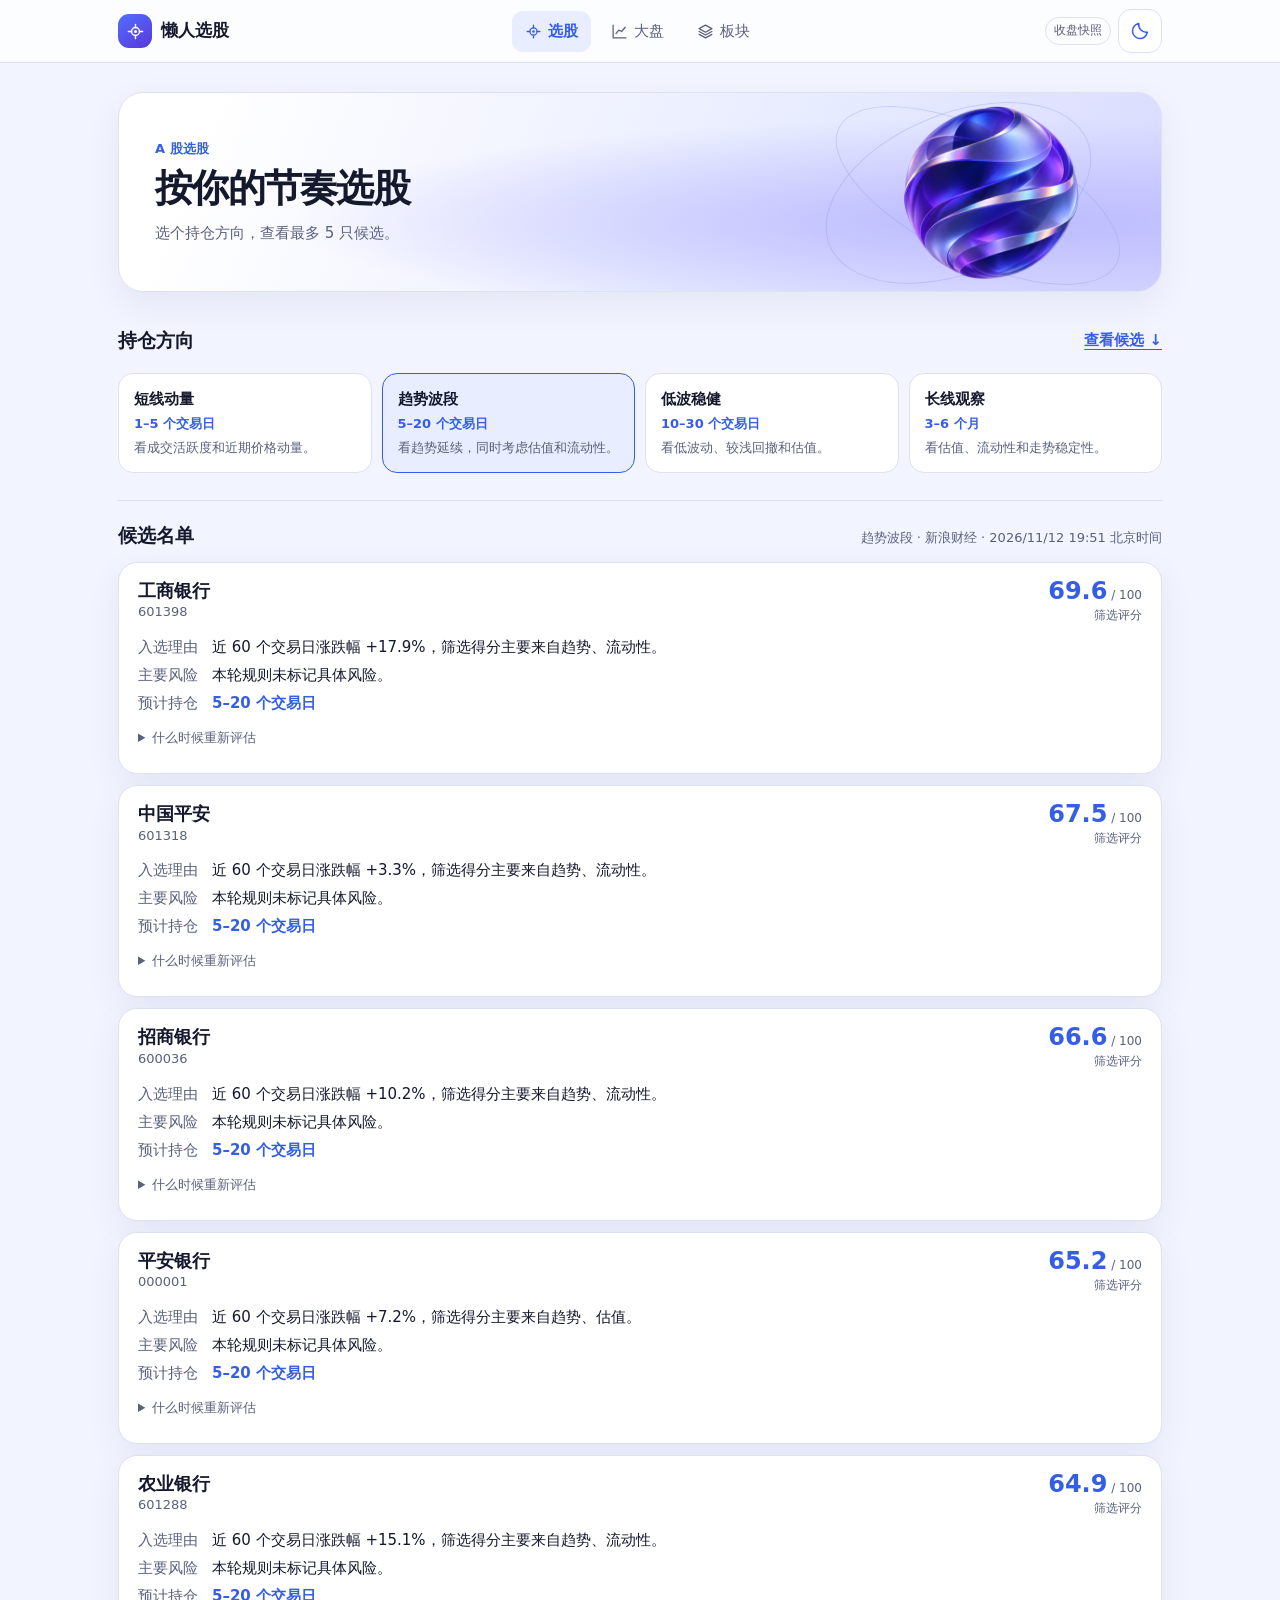
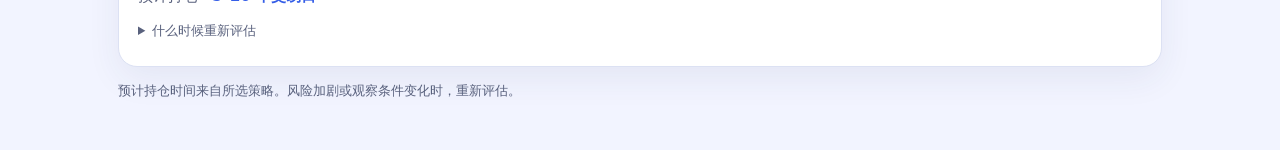
==== index.html @ 804b525f "Publish H5 closing snapshot for 2026-11-12" ====
<!doctype html>
<html lang="zh-CN" data-mode="snapshot">
  <head>
    <meta charset="utf-8">
    <meta name="viewport" content="width=device-width, initial-scale=1, viewport-fit=cover">
    <meta name="theme-color" content="#f2f4ff">
    <title>懒人选股</title>
    <script src="./assets/theme.js"></script>
    <link rel="stylesheet" href="./assets/style.css">
    <script type="module" src="./assets/main.js"></script>
  </head>
  <body>
    <header class="site-header" data-page="picker"></header>
    <main class="workspace" id="main-content">
      <section class="picker-hero" aria-labelledby="picker-title">
        <div class="hero-content">
          <p class="hero-scope">A 股选股</p>
          <h1 id="picker-title">按你的节奏选股</h1>
          <p>选个持仓方向，查看最多 5 只候选。</p>
        </div>
        <div class="hero-art" aria-hidden="true"></div>
      </section>

      <section class="directions" aria-labelledby="direction-title">
        <div class="section-heading">
          <h2 id="direction-title">持仓方向</h2>
          <button id="start" class="start" type="button" disabled>筛选候选</button>
          <a class="jump-results" href="#results">查看候选 ↓</a>
        </div>
        <div id="options" class="options" role="group" aria-labelledby="direction-title"></div>
      </section>

      <section class="results" id="results" aria-labelledby="result-title">
        <div class="section-heading result-heading">
          <h2 id="result-title" tabindex="-1">候选名单</h2>
          <p id="result-meta"></p>
        </div>
        <p id="status" class="status" role="status">正在加载选股方向…</p>
        <ol id="candidates" class="candidates" aria-label="候选股票"></ol>
        <p id="holding-note" class="holding-note" hidden>预计持仓时间来自所选策略。风险加剧或观察条件变化时，重新评估。</p>
      </section>
    </main>

    <template id="direction-template">
      <button type="button" class="direction" aria-pressed="false">
        <span class="direction-title"></span>
        <span class="direction-holding"></span>
        <span class="direction-description"></span>
      </button>
    </template>
    <template id="candidate-template">
      <li class="candidate">
        <article>
          <div class="candidate-heading">
            <div>
              <h3 class="stock-name"></h3>
              <p class="stock-code"></p>
            </div>
            <div class="score">
              <span class="score-value"></span><span class="score-scale"> / 100</span>
              <span class="score-label">筛选评分</span>
            </div>
          </div>
          <dl>
            <div><dt>入选理由</dt><dd class="reason"></dd></div>
            <div><dt>主要风险</dt><dd class="risk"></dd></div>
            <div><dt>预计持仓</dt><dd class="holding"></dd></div>
          </dl>
          <details>
            <summary>什么时候重新评估</summary>
            <p class="review"></p>
          </details>
        </article>
      </li>
    </template>
  </body>
</html>
---- assets/style.css ----
:root {
  color-scheme: light;
  --page: #f2f4ff;
  --surface: #fff;
  --ink: #15192d;
  --muted: #59617d;
  --line: #dce1f3;
  --green: #355ee7;
  --on-green: #fff;
  --selected: #e8edff;
  --wash: #edf0fb;
  --danger: #a52c36;
  --nav-bg: rgba(253, 253, 255, .93);
  --shadow: 0 12px 34px #26326812;
  --safe-top: env(safe-area-inset-top, 0px);
  --safe-bottom: env(safe-area-inset-bottom, 0px);
  font: 15px/1.6 "Inter", "PingFang SC", "Microsoft YaHei", system-ui, sans-serif;
  color: var(--ink);
  background: var(--page);
  scroll-padding-top: calc(75px + var(--safe-top));
}

:root[data-theme="dark"] {
  color-scheme: dark;
  --page: #0e1120;
  --surface: #191e31;
  --ink: #f0f2ff;
  --muted: #b2bbd6;
  --line: #303951;
  --green: #a3b7ff;
  --on-green: #101839;
  --selected: #272f52;
  --wash: #20263c;
  --danger: #ffacb4;
  --nav-bg: rgba(22, 27, 47, .96);
  --shadow: 0 14px 38px #03040d54;
}

* { box-sizing: border-box; }
body { margin: 0; min-height: 100vh; }
button, input, select { font: inherit; }
button:not(:disabled), summary { cursor: pointer; }
button:focus-visible, summary:focus-visible, a:focus-visible {
  outline: 2px solid var(--green);
  outline-offset: 3px;
}
h1, h2, h3, p, ol, dl, dd { margin: 0; }
[hidden] { display: none !important; }
.site-header {
  position: sticky;
  z-index: 5;
  top: 0;
  min-height: calc(62px + var(--safe-top));
  padding-top: var(--safe-top);
  background: var(--nav-bg);
  border-bottom: 1px solid var(--line);
  backdrop-filter: blur(16px);
}
.header-inner {
  display: flex;
  min-height: 62px;
  max-width: 1100px;
  align-items: center;
  justify-content: space-between;
  gap: 12px;
  margin-inline: auto;
  padding-inline: 28px;
}
.brand {
  display: inline-flex;
  gap: 9px;
  align-items: center;
  color: var(--ink);
  text-decoration: none;
  font-size: 17px;
  font-weight: 730;
  white-space: nowrap;
}
.brand-mark {
  display: grid;
  place-items: center;
  width: 34px;
  height: 34px;
  border-radius: 11px;
  color: #fff;
  background: linear-gradient(145deg, #526eff, #5938da);
}
.brand-mark svg { width: 19px; height: 19px; }
.desktop-nav, .header-tools { display: flex; align-items: center; gap: 7px; }
.desktop-nav a, .mobile-nav a {
  display: flex;
  align-items: center;
  justify-content: center;
  color: var(--muted);
  text-decoration: none;
  min-width: 0;
}
.desktop-nav a { min-height: 41px; gap: 6px; padding: 5px 13px; border-radius: 11px; }
.nav-icon { display: grid; place-items: center; }
.desktop-nav .nav-icon svg { width: 17px; height: 17px; }
.desktop-nav a[aria-current="page"], .mobile-nav a[aria-current="page"] {
  background: var(--selected);
  color: var(--green);
  font-weight: 670;
}
.source-pill {
  color: var(--muted);
  border: 1px solid var(--line);
  border-radius: 20px;
  padding: 3px 8px;
  font-size: 12px;
  white-space: nowrap;
}
.theme-button {
  display: grid;
  place-items: center;
  width: 44px;
  height: 44px;
  border: 1px solid var(--line);
  border-radius: 13px;
  background: var(--surface);
  color: var(--green);
}
.theme-button svg { width: 20px; height: 20px; }
.mobile-nav { display: none; }

.workspace {
  width: min(100%, 1100px);
  margin: 0 auto;
  padding: 29px 28px 48px;
}
.workspace h1 { font-size: clamp(26px, 4vw, 38px); font-weight: 740; letter-spacing: -.045em; line-height: 1.18; }
h2 { font-size: 19px; font-weight: 700; }

.picker-hero {
  min-height: 200px;
  display: flex;
  position: relative;
  isolation: isolate;
  align-items: center;
  overflow: hidden;
  border-radius: 25px;
  padding: 25px 36px;
  background: radial-gradient(ellipse at 85% 65%, #bbbaff 0, transparent 57%), linear-gradient(112deg, #fff 8%, #e8ecff 62%, #dadbff);
  border: 1px solid var(--line);
  box-shadow: var(--shadow);
}
[data-theme="dark"] .picker-hero {
  background: radial-gradient(ellipse at 86% 58%, #32316d 0, transparent 55%), linear-gradient(108deg, #1a1e34 18%, #202748 68%, #232347);
}
.hero-content { position: relative; z-index: 1; }
.hero-content > p:last-child { margin-top: 10px; color: var(--muted); }
.hero-scope { color: var(--green); margin-bottom: 7px; font-size: 13px; font-weight: 660; }
.hero-art {
  position: absolute;
  inset: 0 0 0 auto;
  width: min(42%, 395px);
  pointer-events: none;
  background-image: url('./hero-orb.png');
  background-position: right 21% center;
  background-size: contain;
  background-repeat: no-repeat;
}
.hero-art::before, .hero-art::after {
  content: '';
  position: absolute;
  z-index: -1;
  right: 16%;
  top: 10%;
  width: 70%;
  height: 80%;
  border: 1px solid #8995ed55;
  border-radius: 50%;
  transform: rotate(-22deg);
}
.hero-art::after { inset: 19% 7% auto auto; height: 64%; width: 78%; transform: rotate(26deg); }

.directions, .results { margin-top: 27px; }
.section-heading {
  display: flex;
  justify-content: space-between;
  align-items: center;
  flex-wrap: wrap;
  gap: 8px 16px;
  margin-bottom: 12px;
}
.start {
  min-height: 45px;
  padding: 8px 18px;
  border: 0;
  border-radius: 13px;
  background: #355ee7;
  color: #fff;
  font-weight: 690;
  box-shadow: 0 6px 15px #355ee733;
}
.start:disabled { opacity: .62; }
.jump-results { display: none; }
[data-mode="snapshot"] .jump-results {
  display: inline-flex;
  align-items: center;
  min-height: 42px;
  color: var(--green);
  font-weight: 650;
  text-underline-offset: 4px;
}
.options { display: grid; grid-template-columns: repeat(4, minmax(0, 1fr)); gap: 10px; }
.direction {
  display: grid;
  align-content: start;
  justify-items: start;
  gap: 3px;
  padding: 13px 15px;
  text-align: left;
  color: var(--ink);
  background: var(--surface);
  border: 1px solid var(--line);
  border-radius: 15px;
}
.direction-title { font-weight: 700; }
.direction-holding { font-size: 13px; font-weight: 640; color: var(--green); }
.direction-description { font-size: 13px; color: var(--muted); }
.direction[aria-pressed="true"] { background: var(--selected); border-color: var(--green); }
.direction:not(:disabled):hover { border-color: var(--green); }

.results { border-top: 1px solid var(--line); padding-top: 19px; }
.result-heading { align-items: baseline; }
#result-meta, .holding-note { color: var(--muted); font-size: 13px; }
.status { color: var(--muted); }
.status:empty { display: none; }
.status[data-error] { color: var(--danger); }
.candidates { display: grid; gap: 11px; list-style: none; padding: 0; }
.status:not(:empty) + .candidates:not(:empty) { margin-top: 10px; }
.candidate {
  border: 1px solid var(--line);
  border-radius: 19px;
  background: var(--surface);
  padding: 16px 19px;
  box-shadow: var(--shadow);
}
.candidate-heading { display: flex; align-items: flex-start; justify-content: space-between; gap: 10px; margin-bottom: 10px; }
.stock-name { font-size: 18px; line-height: 1.3; }
.stock-code { font-size: 13px; color: var(--muted); font-variant-numeric: tabular-nums; }
.score { text-align: right; white-space: nowrap; color: var(--green); font-variant-numeric: tabular-nums; }
.score-value { font-size: 24px; font-weight: 740; line-height: 1; }
.score-scale, .score-label { color: var(--muted); font-size: 12px; }
.score-label { display: block; }
.candidate dl { display: grid; gap: 4px; }
.candidate dl div { display: grid; grid-template-columns: 66px minmax(0, 1fr); gap: 8px; }
.candidate dt { color: var(--muted); }
.candidate dd { overflow-wrap: anywhere; }
.holding { color: var(--green); font-weight: 640; }
details { margin-top: 8px; color: var(--muted); font-size: 13px; }
summary { display: list-item; min-height: 34px; padding: 5px 0; }
details p { padding-inline-start: 14px; }
.holding-note { margin-top: 14px; }

@media (max-width: 720px) {
  :root { scroll-padding-bottom: calc(92px + var(--safe-bottom)); }
  .header-inner { padding-inline: max(15px, env(safe-area-inset-left, 0px)) max(15px, env(safe-area-inset-right, 0px)); }
  .desktop-nav { display: none; }
  .mobile-nav {
    display: grid;
    grid-template-columns: repeat(3, minmax(0, 1fr));
    position: fixed;
    z-index: 6;
    inset: auto max(13px, env(safe-area-inset-right, 0px)) calc(9px + var(--safe-bottom)) max(13px, env(safe-area-inset-left, 0px));
    min-height: 61px;
    padding: 4px;
    background: var(--nav-bg);
    border: 1px solid var(--line);
    border-radius: 20px;
    box-shadow: var(--shadow);
    backdrop-filter: blur(18px);
  }
  .mobile-nav a { min-height: 52px; flex-direction: column; gap: 1px; border-radius: 15px; font-size: 12px; }
  .mobile-nav svg { width: 20px; height: 20px; }
  .keyboard-open .mobile-nav { visibility: hidden; pointer-events: none; }
  .workspace {
    padding: 17px max(15px, env(safe-area-inset-right, 0px)) calc(95px + var(--safe-bottom)) max(15px, env(safe-area-inset-left, 0px));
  }
  .picker-hero { min-height: 139px; padding: 16px 20px; border-radius: 21px; }
  .hero-content { max-width: 71%; }
  .hero-content > p:last-child { font-size: 13px; margin-top: 6px; }
  .hero-art { width: 44%; background-position: right -10px center; }
  .directions, .results { margin-top: 19px; }
  .options { grid-template-columns: repeat(2, minmax(0, 1fr)); }
  .direction { padding-block: 10px; }
}
@media (max-width: 380px) {
  .direction, .candidate { padding-inline: 11px; }
  .candidate dl div { grid-template-columns: 60px minmax(0, 1fr); gap: 5px; }
  .picker-hero { padding-inline: 15px; }
}
@media (prefers-reduced-motion: reduce) {
  *, *::before, *::after { scroll-behavior: auto !important; }
}
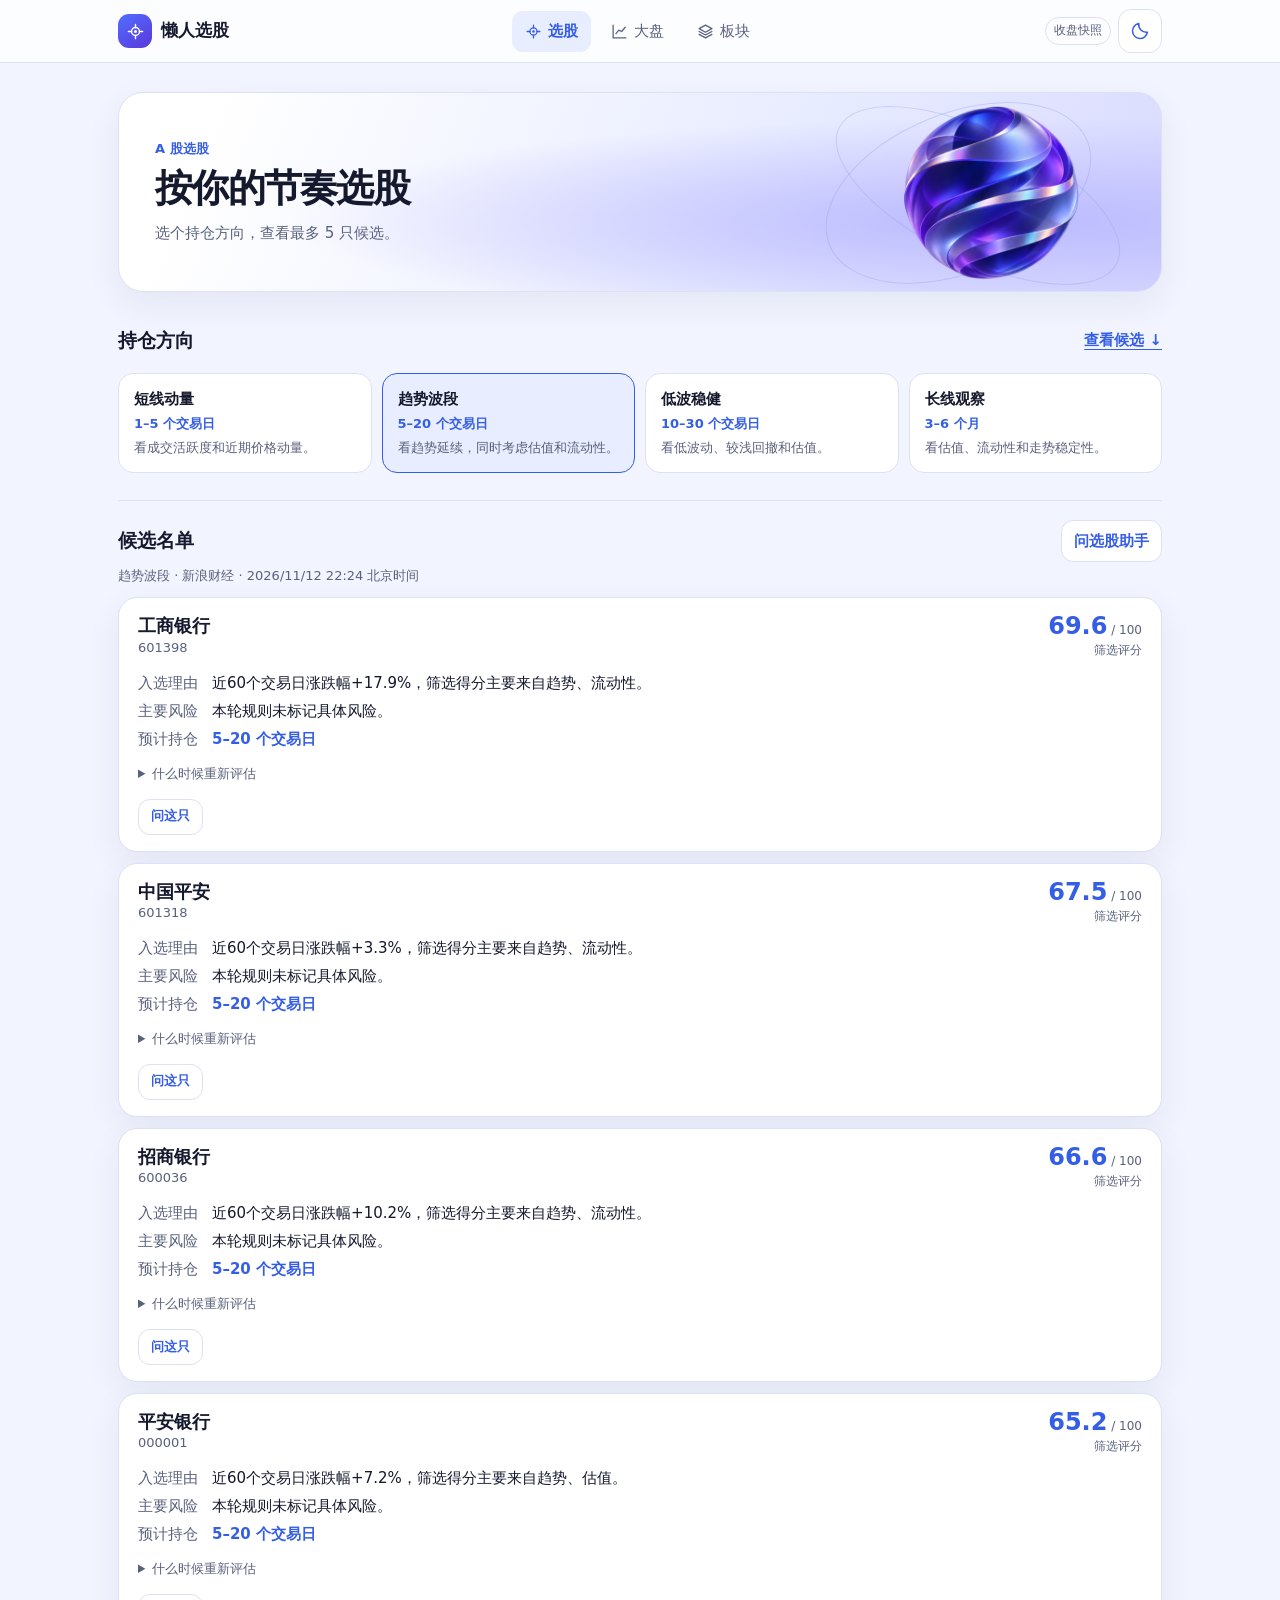
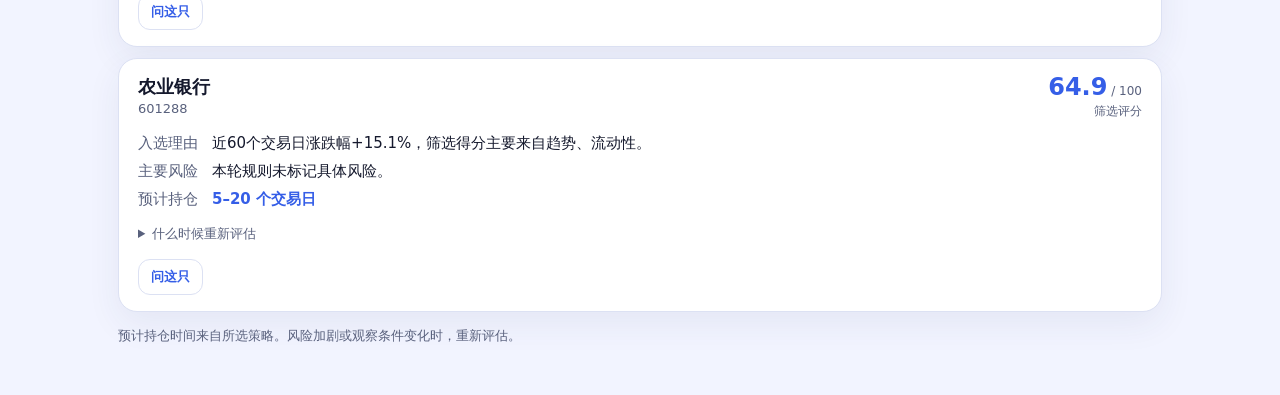
==== commit e74b8a75: "Publish product rules assistant on GitHub Pages" ====
--- a/index.html
+++ b/index.html
@@ -7,6 +7,7 @@
     <title>懒人选股</title>
     <script src="./assets/theme.js"></script>
     <link rel="stylesheet" href="./assets/style.css">
+    <link rel="stylesheet" href="./assets/assistant.css">
     <script type="module" src="./assets/main.js"></script>
   </head>
   <body>
@@ -33,13 +34,44 @@
       <section class="results" id="results" aria-labelledby="result-title">
         <div class="section-heading result-heading">
           <h2 id="result-title" tabindex="-1">候选名单</h2>
-          <p id="result-meta"></p>
+          <button id="open-assistant" class="assistant-trigger" type="button" aria-haspopup="dialog">问选股助手</button>
         </div>
+        <p id="result-meta"></p>
         <p id="status" class="status" role="status">正在加载选股方向…</p>
         <ol id="candidates" class="candidates" aria-label="候选股票"></ol>
         <p id="holding-note" class="holding-note" hidden>预计持仓时间来自所选策略。风险加剧或观察条件变化时，重新评估。</p>
       </section>
     </main>
+
+    <dialog id="assistant" aria-labelledby="assistant-title">
+      <header class="assistant-header">
+        <div>
+          <h2 id="assistant-title" tabindex="-1">选股助手</h2>
+          <p id="assistant-context"></p>
+        </div>
+        <button id="close-assistant" class="assistant-trigger" type="button">关闭</button>
+      </header>
+      <div class="assistant-body">
+        <div class="assistant-suggestions" aria-label="常见问题">
+          <button type="button">为什么分数偏低？</button>
+          <button type="button">评分怎么算？</button>
+          <button type="button">候选适合观察多久？</button>
+        </div>
+        <div id="assistant-reply" role="status" aria-live="polite" aria-atomic="true">
+          <p id="assistant-asked"></p>
+          <p id="assistant-answer">可以问候选为什么入选、分数怎么来的，或什么时候重新评估。</p>
+          <p id="assistant-source"></p>
+        </div>
+      </div>
+      <form id="assistant-form" class="assistant-form">
+        <label for="assistant-question">你的问题</label>
+        <div class="assistant-compose">
+          <input id="assistant-question" type="text" required maxlength="320" placeholder="例如：这轮有没有 80 分以上的？" autocomplete="off">
+          <button id="assistant-send" class="start" type="submit">发送</button>
+        </div>
+        <p id="assistant-mode">正在读取问答规则…</p>
+      </form>
+    </dialog>
 
     <template id="direction-template">
       <button type="button" class="direction" aria-pressed="false">
@@ -70,6 +102,7 @@
             <summary>什么时候重新评估</summary>
             <p class="review"></p>
           </details>
+          <button class="ask-stock assistant-trigger" type="button" aria-haspopup="dialog">问这只</button>
         </article>
       </li>
     </template>
--- a/assets/assistant.css
+++ b/assets/assistant.css
@@ -0,0 +1,71 @@
+.assistant-trigger, .assistant-suggestions button {
+  min-height: 42px;
+  padding: 5px 12px;
+  border: 1px solid var(--line);
+  border-radius: 12px;
+  color: var(--green);
+  background: var(--surface);
+  font-weight: 650;
+}
+.assistant-trigger:hover, .assistant-suggestions button:hover { border-color: var(--green); }
+.assistant-trigger:disabled, .assistant-suggestions button:disabled { opacity: .55; }
+.ask-stock { min-height: 36px; margin-top: 6px; font-size: 13px; }
+.result-heading { align-items: center; margin-bottom: 4px; }
+#result-meta:not(:empty) { margin-bottom: 11px; }
+#assistant {
+  width: min(580px, calc(100% - 30px));
+  max-width: none;
+  max-height: min(720px, calc(100dvh - 32px));
+  padding: 0;
+  border: 1px solid var(--line);
+  border-radius: 22px;
+  color: var(--ink);
+  background: var(--surface);
+  box-shadow: var(--shadow);
+  overflow: hidden;
+}
+#assistant[open] { display: flex; flex-direction: column; }
+#assistant::backdrop { background: rgb(9 10 23 / .64); }
+body:has(#assistant:modal) { overflow: hidden; }
+.assistant-header, .assistant-body, .assistant-form { padding: 14px 18px; }
+.assistant-header {
+  display: flex;
+  justify-content: space-between;
+  align-items: flex-start;
+  gap: 10px;
+  border-bottom: 1px solid var(--line);
+}
+#assistant-context, #assistant-mode, #assistant-source { color: var(--muted); font-size: 13px; }
+.assistant-body { min-height: 0; overflow-y: auto; overscroll-behavior: contain; }
+.assistant-suggestions { display: flex; flex-wrap: wrap; gap: 6px; margin-bottom: 10px; }
+.assistant-suggestions button { min-height: 38px; font-size: 13px; background: var(--selected); }
+#assistant-reply { border-radius: 13px; padding: 12px 14px; background: var(--wash); overflow-wrap: anywhere; }
+#assistant-asked { color: var(--green); font-weight: 680; }
+#assistant-asked:not(:empty) { margin-bottom: 6px; }
+#assistant-answer { white-space: pre-wrap; }
+#assistant-source:not(:empty) { margin-top: 6px; }
+.assistant-form { border-top: 1px solid var(--line); }
+.assistant-form label { display: block; font-size: 13px; margin-bottom: 4px; }
+.assistant-compose { display: flex; gap: 8px; }
+.assistant-compose input {
+  flex: 1;
+  min-width: 0;
+  border: 1px solid var(--line);
+  border-radius: 12px;
+  padding: 7px 10px;
+  color: var(--ink);
+  background: var(--surface);
+  font-size: 16px;
+}
+#assistant-mode { margin-top: 5px; }
+@media (max-width: 720px) {
+  #assistant {
+    position: fixed;
+    inset: auto 0 var(--assistant-keyboard, 0px);
+    margin: 0;
+    width: 100%;
+    max-height: calc(var(--assistant-viewport, 100dvh) - 8px - var(--safe-top));
+    border-radius: 22px 22px 0 0;
+  }
+  .assistant-form { padding-bottom: calc(14px + var(--safe-bottom)); }
+}
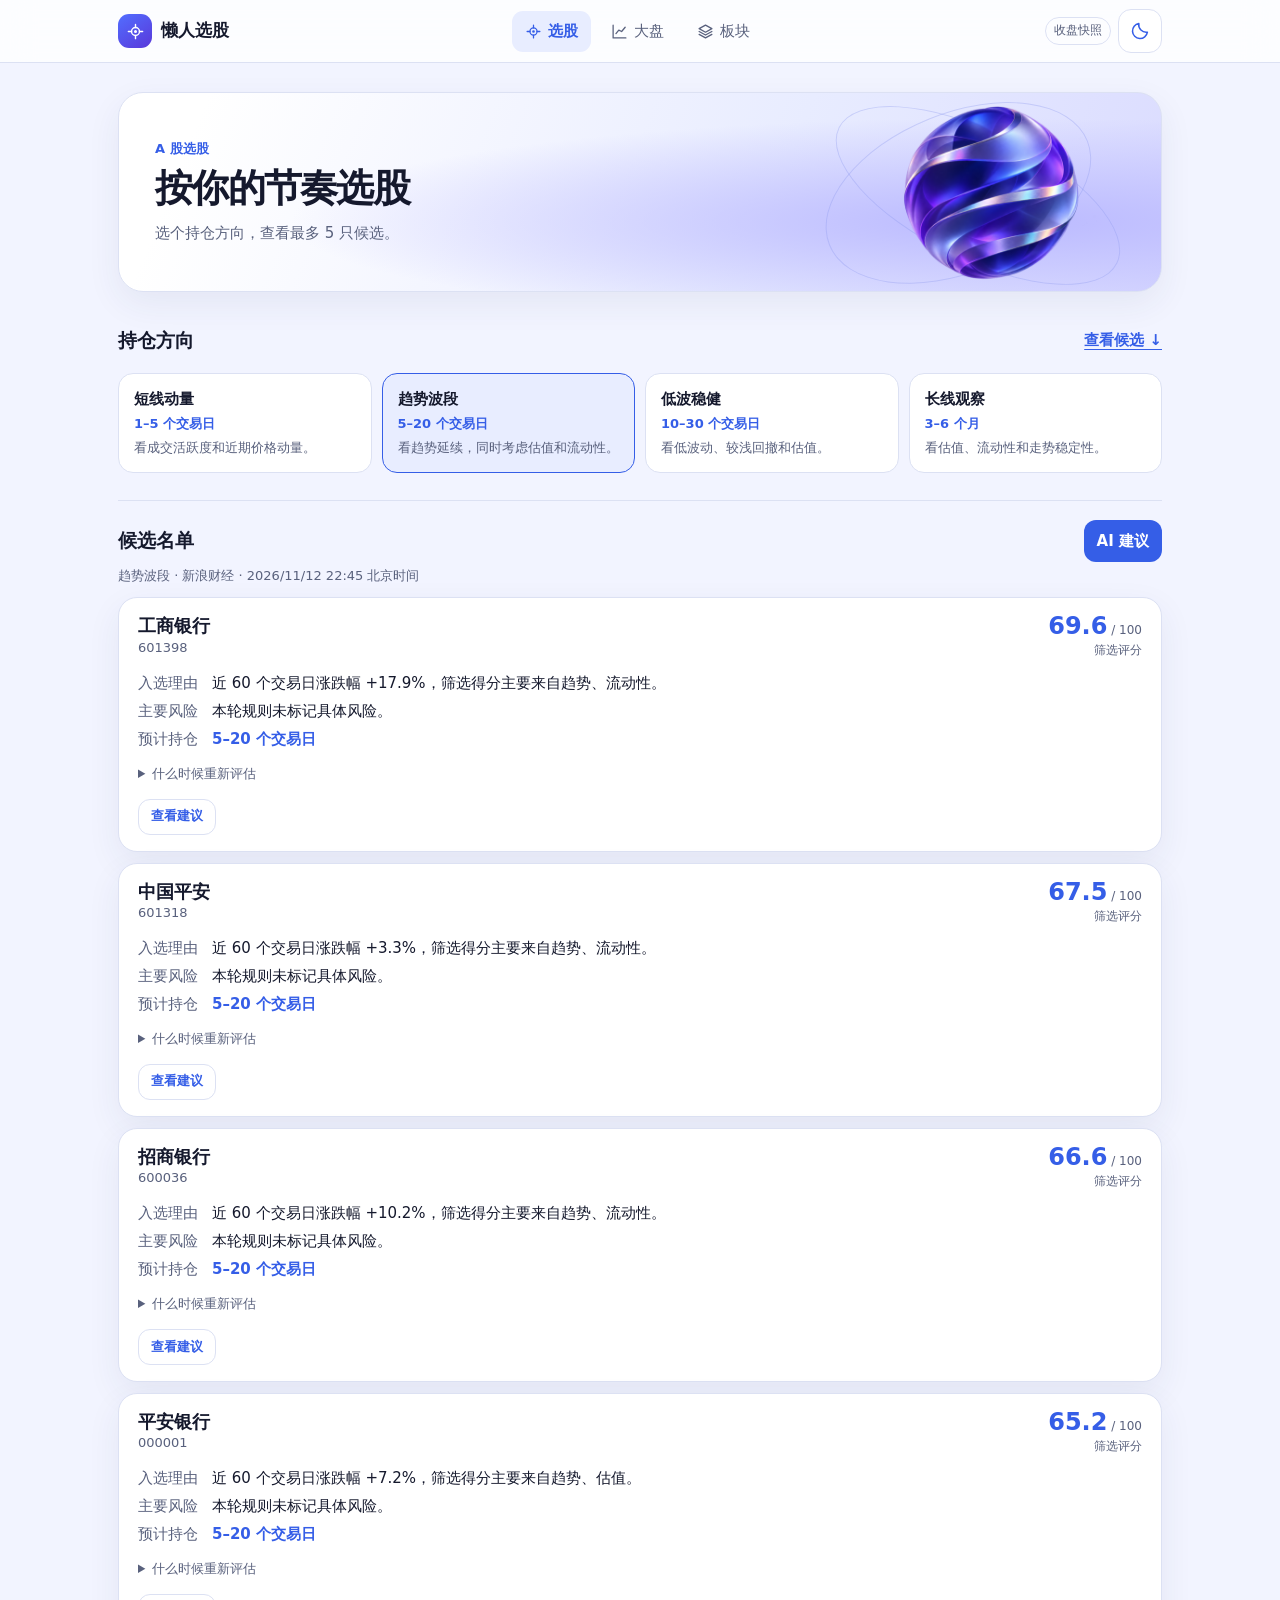
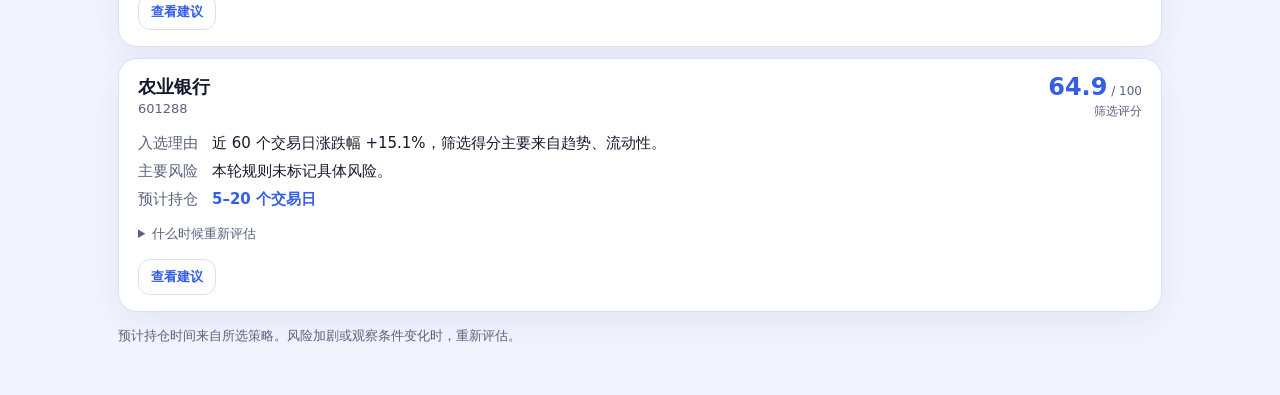
==== commit 5a527b83: "Publish AI advice cards on GitHub Pages" ====
--- a/index.html
+++ b/index.html
@@ -34,7 +34,7 @@
       <section class="results" id="results" aria-labelledby="result-title">
         <div class="section-heading result-heading">
           <h2 id="result-title" tabindex="-1">候选名单</h2>
-          <button id="open-assistant" class="assistant-trigger" type="button" aria-haspopup="dialog">问选股助手</button>
+          <button id="open-assistant" class="assistant-trigger advice-trigger" type="button" aria-haspopup="dialog">AI 建议</button>
         </div>
         <p id="result-meta"></p>
         <p id="status" class="status" role="status">正在加载选股方向…</p>
@@ -46,24 +46,57 @@
     <dialog id="assistant" aria-labelledby="assistant-title">
       <header class="assistant-header">
         <div>
-          <h2 id="assistant-title" tabindex="-1">选股助手</h2>
+          <h2 id="assistant-title" tabindex="-1">AI 建议</h2>
           <p id="assistant-context"></p>
         </div>
         <button id="close-assistant" class="assistant-trigger" type="button">关闭</button>
       </header>
+      <div class="assistant-views" role="group" aria-label="查看方式">
+        <button type="button" data-assistant-view="advice" aria-pressed="true">建议</button>
+        <button type="button" data-assistant-view="qa" aria-pressed="false">问答</button>
+      </div>
       <div class="assistant-body">
-        <div class="assistant-suggestions" aria-label="常见问题">
-          <button type="button">为什么分数偏低？</button>
-          <button type="button">评分怎么算？</button>
-          <button type="button">候选适合观察多久？</button>
+        <div id="advice-panel">
+          <p id="advice-empty" class="status" hidden></p>
+          <div id="advice-content" hidden>
+            <div class="advice-stock-picker">
+              <label for="advice-stock">候选股票</label>
+              <select id="advice-stock"></select>
+            </div>
+            <div class="advice-summary">
+              <div class="advice-summary-heading"><h3 id="advice-stance"></h3><span id="advice-origin"></span></div>
+              <p id="advice-summary"></p>
+            </div>
+            <dl class="advice-facts">
+              <div><dt>空仓时</dt><dd id="advice-unheld"></dd></div>
+              <div><dt>持有时</dt><dd id="advice-held"></dd></div>
+              <div><dt>主要风险</dt><dd id="advice-risk"></dd></div>
+              <div><dt>预计持仓</dt><dd id="advice-holding"></dd></div>
+              <div><dt>复查条件</dt><dd id="advice-review"></dd></div>
+            </dl>
+            <details id="advice-technical">
+              <summary>关键价位与量价</summary>
+              <dl id="advice-levels" class="advice-levels"></dl>
+              <p id="advice-bar-source" class="advice-data-note"></p>
+            </details>
+            <p class="advice-data-note">建议依据行情和技术指标整理。新闻、公告、筹码与主力资金暂未纳入。</p>
+          </div>
         </div>
-        <div id="assistant-reply" role="status" aria-live="polite" aria-atomic="true">
-          <p id="assistant-asked"></p>
-          <p id="assistant-answer">可以问候选为什么入选、分数怎么来的，或什么时候重新评估。</p>
-          <p id="assistant-source"></p>
+        <div id="assistant-qa" hidden>
+          <div class="assistant-suggestions" aria-label="常见问题">
+            <button id="assistant-stock-question" type="button">这只为什么入选？</button>
+            <button type="button">为什么分数偏低？</button>
+            <button type="button">评分怎么算？</button>
+            <button type="button">候选适合观察多久？</button>
+          </div>
+          <div id="assistant-reply" role="status" aria-live="polite" aria-atomic="true">
+            <p id="assistant-asked"></p>
+            <p id="assistant-answer">可以问候选为什么入选、分数怎么来的，或什么时候重新评估。</p>
+            <p id="assistant-source"></p>
+          </div>
         </div>
       </div>
-      <form id="assistant-form" class="assistant-form">
+      <form id="assistant-form" class="assistant-form" hidden>
         <label for="assistant-question">你的问题</label>
         <div class="assistant-compose">
           <input id="assistant-question" type="text" required maxlength="320" placeholder="例如：这轮有没有 80 分以上的？" autocomplete="off">
@@ -102,7 +135,7 @@
             <summary>什么时候重新评估</summary>
             <p class="review"></p>
           </details>
-          <button class="ask-stock assistant-trigger" type="button" aria-haspopup="dialog">问这只</button>
+          <button class="ask-stock assistant-trigger" type="button" aria-haspopup="dialog">查看建议</button>
         </article>
       </li>
     </template>
--- a/assets/assistant.css
+++ b/assets/assistant.css
@@ -9,6 +9,7 @@
 }
 .assistant-trigger:hover, .assistant-suggestions button:hover { border-color: var(--green); }
 .assistant-trigger:disabled, .assistant-suggestions button:disabled { opacity: .55; }
+.advice-trigger { border-color: transparent; color: var(--on-green); background: var(--green); }
 .ask-stock { min-height: 36px; margin-top: 6px; font-size: 13px; }
 .result-heading { align-items: center; margin-bottom: 4px; }
 #result-meta:not(:empty) { margin-bottom: 11px; }
@@ -35,6 +36,41 @@
   gap: 10px;
   border-bottom: 1px solid var(--line);
 }
+.assistant-header > button { flex: none; white-space: nowrap; }
+.assistant-views { display: flex; gap: 4px; padding: 7px 18px 0; }
+.assistant-views button {
+  min-height: 40px;
+  padding: 4px 16px;
+  border: 0;
+  border-radius: 10px;
+  color: var(--muted);
+  background: transparent;
+}
+.assistant-views button[aria-pressed="true"] { color: var(--green); background: var(--selected); font-weight: 650; }
+.advice-stock-picker { display: grid; grid-template-columns: auto minmax(0, 1fr); align-items: center; gap: 10px; margin-bottom: 10px; }
+.advice-stock-picker label { color: var(--muted); font-size: 13px; }
+.advice-stock-picker select {
+  min-height: 42px;
+  min-width: 0;
+  padding: 5px 8px;
+  border: 1px solid var(--line);
+  border-radius: 10px;
+  background: var(--surface);
+  color: var(--ink);
+  font-size: 16px;
+}
+.advice-summary { padding: 12px 14px; border-radius: 14px; background: var(--selected); }
+.advice-summary-heading { display: flex; flex-wrap: wrap; align-items: baseline; gap: 2px 10px; margin-bottom: 4px; }
+#advice-stance { color: var(--green); font-size: 18px; }
+#advice-origin, .advice-data-note { color: var(--muted); font-size: 12px; }
+.advice-facts { margin-top: 12px; }
+.advice-facts > div { display: grid; grid-template-columns: 64px minmax(0, 1fr); gap: 8px; padding: 6px 0; }
+.advice-facts dt, .advice-levels dt { color: var(--muted); font-size: 13px; }
+.advice-facts dd { overflow-wrap: anywhere; }
+.advice-levels { display: grid; grid-template-columns: repeat(2, minmax(0, 1fr)); gap: 6px; margin: 2px 0 6px; }
+.advice-levels > div { padding: 6px 8px; border-radius: 8px; background: var(--wash); }
+.advice-levels dd { font-weight: 650; color: var(--ink); font-variant-numeric: tabular-nums; }
+.advice-data-note { margin-top: 8px; }
 #assistant-context, #assistant-mode, #assistant-source { color: var(--muted); font-size: 13px; }
 .assistant-body { min-height: 0; overflow-y: auto; overscroll-behavior: contain; }
 .assistant-suggestions { display: flex; flex-wrap: wrap; gap: 6px; margin-bottom: 10px; }
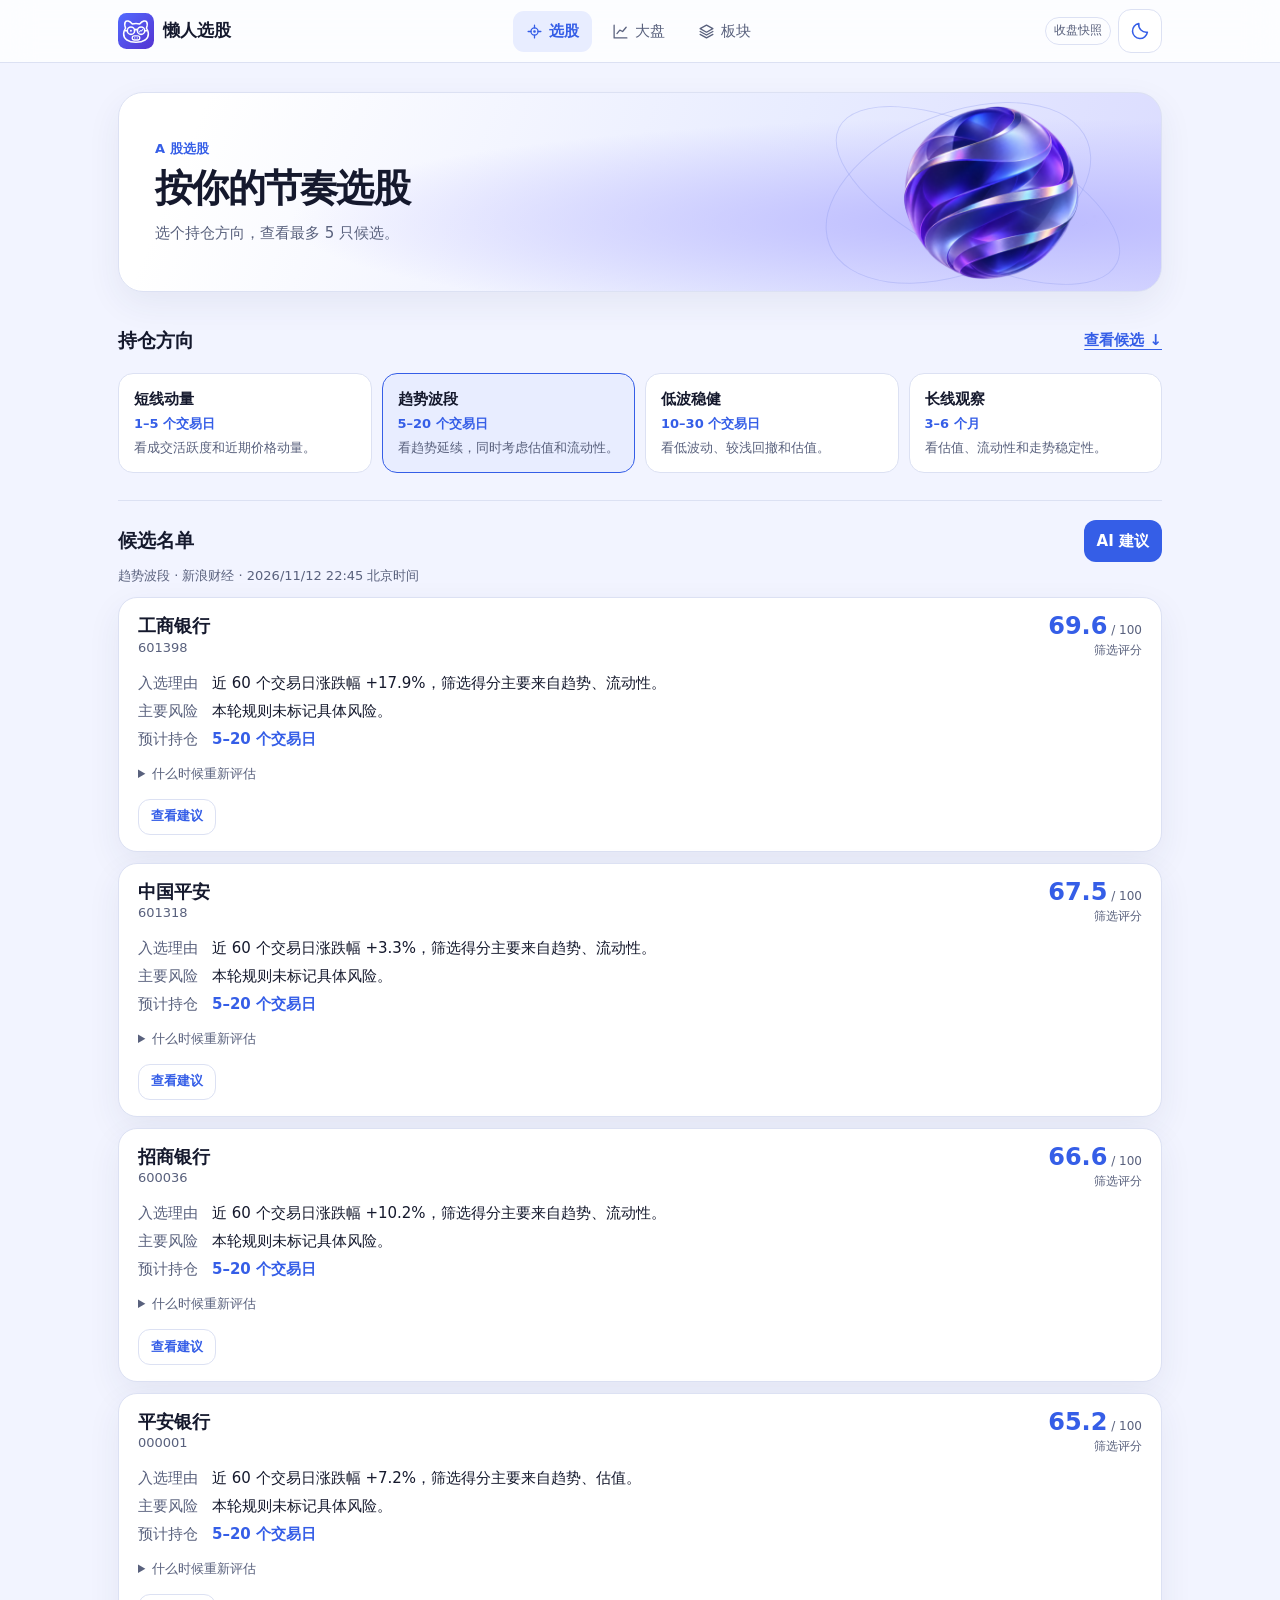
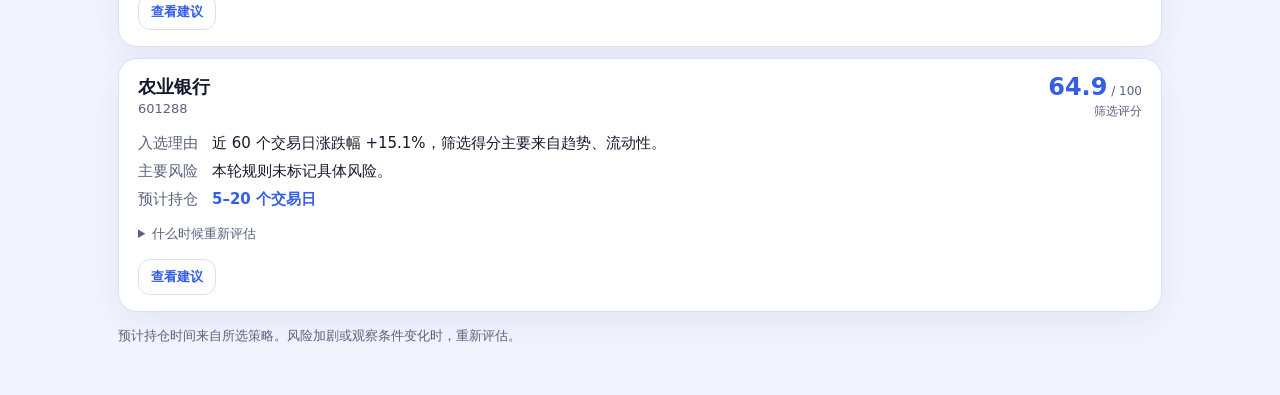
==== commit 61754f0f: "Publish the new brand mark on GitHub Pages" ====
--- a/index.html
+++ b/index.html
@@ -4,6 +4,7 @@
     <meta charset="utf-8">
     <meta name="viewport" content="width=device-width, initial-scale=1, viewport-fit=cover">
     <meta name="theme-color" content="#f2f4ff">
+    <link rel="icon" href="./assets/brand-mark.png" type="image/png">
     <title>懒人选股</title>
     <script src="./assets/theme.js"></script>
     <link rel="stylesheet" href="./assets/style.css">
--- a/assets/style.css
+++ b/assets/style.css
@@ -77,15 +77,9 @@
   white-space: nowrap;
 }
 .brand-mark {
-  display: grid;
-  place-items: center;
-  width: 34px;
-  height: 34px;
-  border-radius: 11px;
-  color: #fff;
-  background: linear-gradient(145deg, #526eff, #5938da);
-}
-.brand-mark svg { width: 19px; height: 19px; }
+  display: block;
+  flex: none;
+}
 .desktop-nav, .header-tools { display: flex; align-items: center; gap: 7px; }
 .desktop-nav a, .mobile-nav a {
   display: flex;
